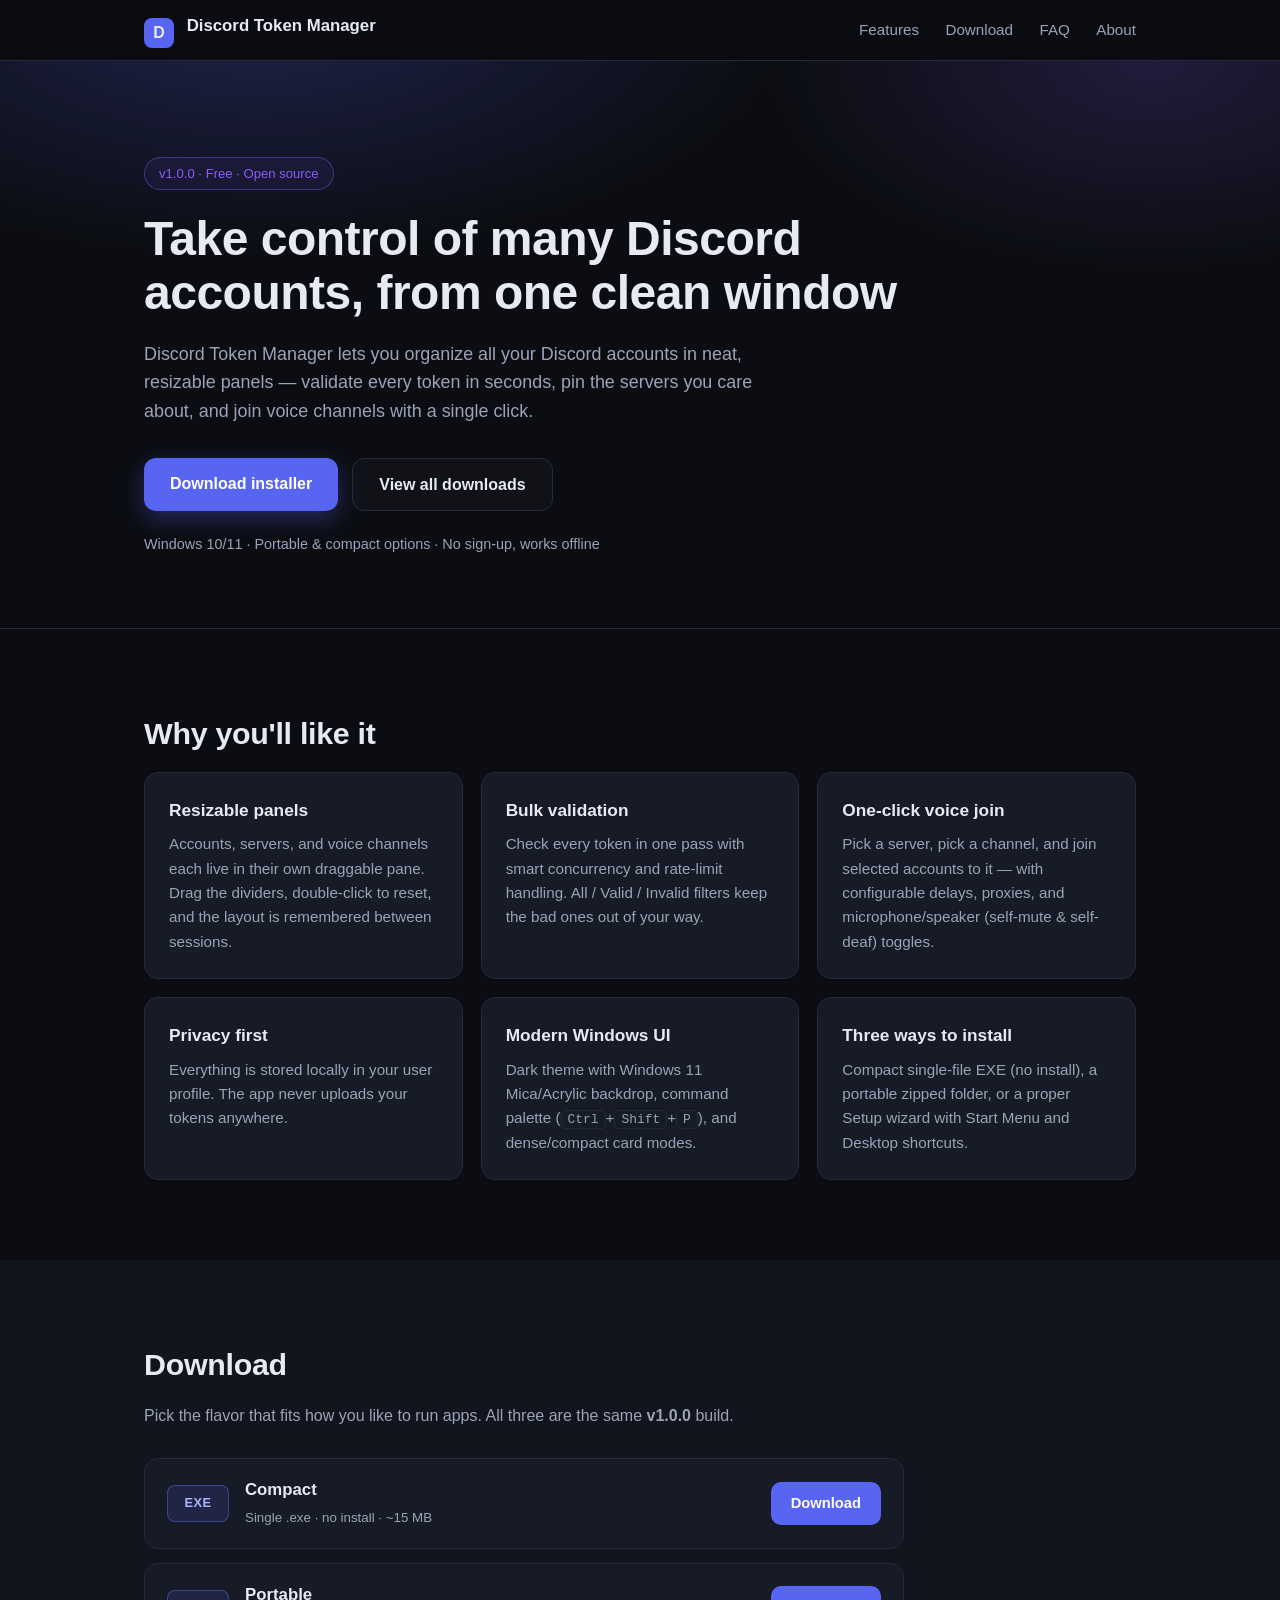
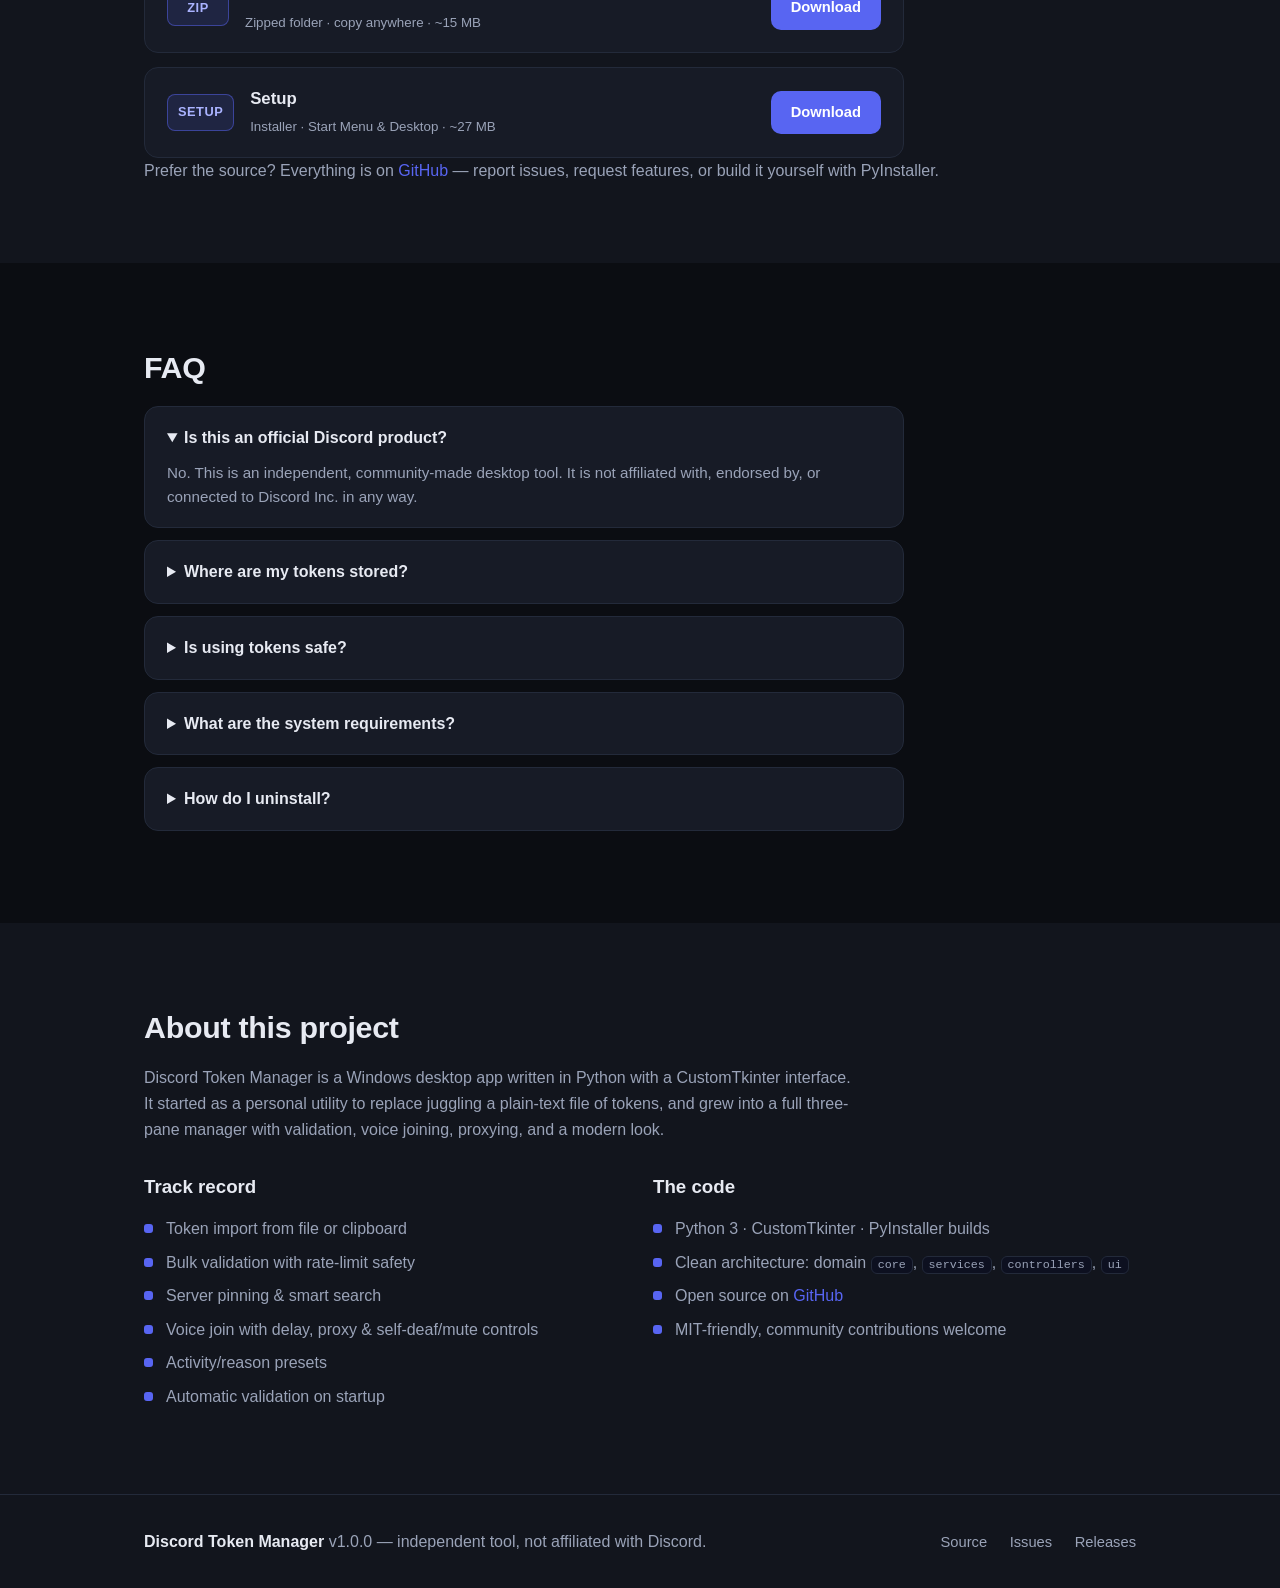
==== docs/index.html @ ce61da23 "Add GitHub Pages marketing site under docs/ with release download links" ====
<!DOCTYPE html>
<html lang="en">
<head>
<meta charset="utf-8">
<meta name="viewport" content="width=device-width, initial-scale=1">
<title>Discord Token Manager — Organize, validate &amp; join voice channels in bulk</title>
<meta name="description" content="A free, offline-first Windows desktop tool to organize and validate multiple Discord accounts and join their voice channels in bulk. Download the compact, portable, or installer edition.">
<link rel="stylesheet" href="styles.css">
<link rel="icon" href="data:image/svg+xml,<svg xmlns='http://www.w3.org/2000/svg' viewBox='0 0 100 100'><rect width='100' height='100' rx='22' fill='%235865f2'/><text x='50' y='68' font-size='50' font-family='Segoe UI, Arial' font-weight='800' text-anchor='middle' fill='white'>D</text></svg>">
</head>
<body>

<header class="nav">
  <div class="wrap nav-inner">
    <a class="brand" href="#top"><span class="logo">D</span> <span>Discord Token Manager</span></a>
    <nav>
      <a href="#features">Features</a>
      <a href="#download">Download</a>
      <a href="#faq">FAQ</a>
      <a href="#about">About</a>
    </nav>
  </div>
</header>

<section class="hero" id="top">
  <div class="wrap">
    <div class="hero-badge">v1.0.0 · Free · Open source</div>
    <h1>Take control of many Discord<br>accounts, from one clean window</h1>
    <p class="hero-sub">Discord Token Manager lets you organize all your Discord accounts in neat, resizable panels — validate every token in seconds, pin the servers you care about, and join voice channels with a single click.</p>
    <div class="hero-actions">
      <a class="btn btn-primary" href="https://github.com/mnishantlabs/Discord-Multiple-VC-Joiner/releases/download/v1.0.0/DiscordTokenManager-setup.exe">Download installer</a>
      <a class="btn btn-ghost" href="https://github.com/mnishantlabs/Discord-Multiple-VC-Joiner/releases/tag/v1.0.0">View all downloads</a>
    </div>
    <div class="hero-note">Windows 10/11 · Portable &amp; compact options · No sign-up, works offline</div>
  </div>
</section>

<section class="section" id="features">
  <div class="wrap">
    <h2>Why you'll like it</h2>
    <div class="grid">
      <div class="card"><h3>Resizable panels</h3><p>Accounts, servers, and voice channels each live in their own draggable pane. Drag the dividers, double-click to reset, and the layout is remembered between sessions.</p></div>
      <div class="card"><h3>Bulk validation</h3><p>Check every token in one pass with smart concurrency and rate-limit handling. All / Valid / Invalid filters keep the bad ones out of your way.</p></div>
      <div class="card"><h3>One-click voice join</h3><p>Pick a server, pick a channel, and join selected accounts to it — with configurable delays, proxies, and microphone/speaker (self-mute &amp; self-deaf) toggles.</p></div>
      <div class="card"><h3>Privacy first</h3><p>Everything is stored locally in your user profile. The app never uploads your tokens anywhere.</p></div>
      <div class="card"><h3>Modern Windows UI</h3><p>Dark theme with Windows 11 Mica/Acrylic backdrop, command palette (<kbd>Ctrl</kbd>+<kbd>Shift</kbd>+<kbd>P</kbd>), and dense/compact card modes.</p></div>
      <div class="card"><h3>Three ways to install</h3><p>Compact single-file EXE (no install), a portable zipped folder, or a proper Setup wizard with Start Menu and Desktop shortcuts.</p></div>
    </div>
  </div>
</section>

<section class="section section-alt" id="download">
  <div class="wrap">
    <h2>Download</h2>
    <p class="lede">Pick the flavor that fits how you like to run apps. All three are the same <strong>v1.0.0</strong> build.</p>
    <div class="downloads">
      <a class="dl" data-asset="DiscordTokenManager-compact.exe" href="https://github.com/mnishantlabs/Discord-Multiple-VC-Joiner/releases/download/v1.0.0/DiscordTokenManager-compact.exe">
        <span class="dl-tag">EXE</span>
        <span class="dl-body"><strong>Compact</strong><small>Single .exe · no install · ~15 MB</small></span>
        <span class="dl-btn">Download</span>
      </a>
      <a class="dl" data-asset="DiscordTokenManager-portable.zip" href="https://github.com/mnishantlabs/Discord-Multiple-VC-Joiner/releases/download/v1.0.0/DiscordTokenManager-portable.zip">
        <span class="dl-tag">ZIP</span>
        <span class="dl-body"><strong>Portable</strong><small>Zipped folder · copy anywhere · ~15 MB</small></span>
        <span class="dl-btn">Download</span>
      </a>
      <a class="dl" data-asset="DiscordTokenManager-setup.exe" href="https://github.com/mnishantlabs/Discord-Multiple-VC-Joiner/releases/download/v1.0.0/DiscordTokenManager-setup.exe">
        <span class="dl-tag">SETUP</span>
        <span class="dl-body"><strong>Setup</strong><small>Installer · Start Menu &amp; Desktop · ~27 MB</small></span>
        <span class="dl-btn">Download</span>
      </a>
    </div>
    <p class="muted">Prefer the source? Everything is on <a href="https://github.com/mnishantlabs/Discord-Multiple-VC-Joiner">GitHub</a> — report issues, request features, or build it yourself with PyInstaller.</p>
  </div>
</section>

<section class="section" id="faq">
  <div class="wrap">
    <h2>FAQ</h2>
    <div class="faq">
      <details open>
        <summary>Is this an official Discord product?</summary>
        <p>No. This is an independent, community-made desktop tool. It is not affiliated with, endorsed by, or connected to Discord Inc. in any way.</p>
      </details>
      <details>
        <summary>Where are my tokens stored?</summary>
        <p>Only locally on your machine, in <code>%APPDATA%\DiscordTokenManager</code>. Nothing is sent to any server, and the downloadable files contain no tracking or telemetry.</p>
      </details>
      <details>
        <summary>Is using tokens safe?</summary>
        <p>Automated use of Discord accounts (including token-based login and bulk actions) can violate Discord's Terms of Service and may result in account restrictions. Use this tool only on accounts you own, responsibly, and at your own risk.</p>
      </details>
      <details>
        <summary>What are the system requirements?</summary>
        <p>Windows 10 or 11, 64-bit. The compact EXE and setup installer need write access to a local folder (<code>%LOCALAPPDATA%</code>) and an internet connection for Discord's API. No admin rights are required.</p>
      </details>
      <details>
        <summary>How do I uninstall?</summary>
        <p>If you used the Setup edition, run <em>Uninstall Discord Token Manager</em> from the Start Menu. For Compact or Portable editions, just delete the file or folder.</p>
      </details>
    </div>
  </div>
</section>

<section class="section section-alt" id="about">
  <div class="wrap">
    <h2>About this project</h2>
    <p class="lede">Discord Token Manager is a Windows desktop app written in Python with a CustomTkinter interface. It started as a personal utility to replace juggling a plain-text file of tokens, and grew into a full three-pane manager with validation, voice joining, proxying, and a modern look.</p>
    <div class="about-grid">
      <div>
        <h3>Track record</h3>
        <ul>
          <li>Token import from file or clipboard</li>
          <li>Bulk validation with rate-limit safety</li>
          <li>Server pinning &amp; smart search</li>
          <li>Voice join with delay, proxy &amp; self-deaf/mute controls</li>
          <li>Activity/reason presets</li>
          <li>Automatic validation on startup</li>
        </ul>
      </div>
      <div>
        <h3>The code</h3>
        <ul>
          <li>Python 3 · CustomTkinter · PyInstaller builds</li>
          <li>Clean architecture: domain <code>core</code>, <code>services</code>, <code>controllers</code>, <code>ui</code></li>
          <li>Open source on <a href="https://github.com/mnishantlabs/Discord-Multiple-VC-Joiner">GitHub</a></li>
          <li>MIT-friendly, community contributions welcome</li>
        </ul>
      </div>
    </div>
  </div>
</section>

<footer>
  <div class="wrap footer-inner">
    <div>
      <strong>Discord Token Manager</strong>
      <span class="muted">v1.0.0 — independent tool, not affiliated with Discord.</span>
    </div>
    <nav class="footer-links">
      <a href="https://github.com/mnishantlabs/Discord-Multiple-VC-Joiner">Source</a>
      <a href="https://github.com/mnishantlabs/Discord-Multiple-VC-Joiner/issues">Issues</a>
      <a href="https://github.com/mnishantlabs/Discord-Multiple-VC-Joiner/releases">Releases</a>
    </nav>
  </div>
</footer>

<script src="script.js"></script>
</body>
</html>
---- docs/styles.css ----
:root {
  --bg: #0b0d12;
  --bg-alt: #12151d;
  --card: #171b26;
  --border: #232a3a;
  --text: #e7eaf2;
  --muted: #9aa3b8;
  --accent: #5865f2;
  --accent-2: #8b5cf6;
  --ok: #23a55a;
  --radius: 14px;
}

* { box-sizing: border-box; margin: 0; padding: 0; }

html { scroll-behavior: smooth; }

body {
  font-family: "Segoe UI", -apple-system, BlinkMacSystemFont, Roboto, Arial, sans-serif;
  background: var(--bg);
  color: var(--text);
  line-height: 1.6;
}

.wrap { max-width: 1040px; margin: 0 auto; padding: 0 24px; }
.muted { color: var(--muted); }

a { color: var(--accent); text-decoration: none; }
a:hover { text-decoration: underline; }

kbd {
  background: var(--card);
  border: 1px solid var(--border);
  border-radius: 5px;
  padding: 1px 6px;
  font-size: 0.85em;
}

/* Nav */
.nav {
  position: sticky;
  top: 0;
  z-index: 10;
  background: rgba(11, 13, 18, 0.85);
  backdrop-filter: blur(10px);
  border-bottom: 1px solid var(--border);
}
.nav-inner { display: flex; align-items: center; justify-content: space-between; height: 60px; }
.brand { font-weight: 700; color: var(--text); font-size: 1.05rem; }
.brand span { color: var(--text); }
.logo {
  display: inline-block;
  width: 30px; height: 30px;
  line-height: 30px;
  text-align: center;
  border-radius: 8px;
  background: var(--accent);
  color: #fff;
  font-weight: 800;
  font-size: 1rem;
  vertical-align: -7px;
  margin-right: 8px;
}
.nav nav a { margin-left: 22px; color: var(--muted); font-size: 0.95rem; }
.nav nav a:hover { color: var(--text); text-decoration: none; }

/* Hero */
.hero {
  padding: 96px 0 72px;
  background:
    radial-gradient(900px 420px at 20% -10%, rgba(88, 101, 242, 0.25), transparent 60%),
    radial-gradient(700px 380px at 90% 0%, rgba(139, 92, 246, 0.18), transparent 55%),
    var(--bg);
  border-bottom: 1px solid var(--border);
}
.hero-badge {
  display: inline-block;
  font-size: 0.82rem;
  color: var(--accent-2);
  border: 1px solid rgba(139, 92, 246, 0.4);
  background: rgba(139, 92, 246, 0.08);
  padding: 5px 14px;
  border-radius: 999px;
  margin-bottom: 22px;
}
.hero h1 { font-size: 3rem; line-height: 1.12; font-weight: 800; letter-spacing: -0.5px; }
.hero-sub { max-width: 640px; margin-top: 20px; font-size: 1.12rem; color: var(--muted); }
.hero-actions { margin-top: 32px; display: flex; gap: 14px; flex-wrap: wrap; }
.hero-note { margin-top: 22px; color: var(--muted); font-size: 0.9rem; }

.btn {
  display: inline-block;
  padding: 13px 26px;
  border-radius: 12px;
  font-weight: 600;
  font-size: 1rem;
  transition: transform 0.12s ease, box-shadow 0.12s ease;
}
.btn:hover { text-decoration: none; transform: translateY(-1px); }
.btn-primary { background: var(--accent); color: #fff; box-shadow: 0 8px 24px rgba(88, 101, 242, 0.35); }
.btn-primary:hover { box-shadow: 0 10px 30px rgba(88, 101, 242, 0.45); }
.btn-ghost { border: 1px solid var(--border); color: var(--text); background: rgba(255, 255, 255, 0.02); }

/* Sections */
.section { padding: 80px 0; }
.section-alt { background: var(--bg-alt); }
.section h2 { font-size: 1.9rem; font-weight: 800; letter-spacing: -0.3px; margin-bottom: 14px; }
.lede { color: var(--muted); max-width: 720px; margin-bottom: 30px; }

.grid { display: grid; grid-template-columns: repeat(auto-fit, minmax(300px, 1fr)); gap: 18px; }
.card {
  background: var(--card);
  border: 1px solid var(--border);
  border-radius: var(--radius);
  padding: 24px;
}
.card h3 { margin-bottom: 8px; font-size: 1.08rem; }
.card p { color: var(--muted); font-size: 0.95rem; }

/* Downloads */
.downloads { display: grid; gap: 14px; max-width: 760px; }
.dl {
  display: flex;
  align-items: center;
  gap: 16px;
  background: var(--card);
  border: 1px solid var(--border);
  border-radius: var(--radius);
  padding: 18px 22px;
  color: var(--text);
  transition: border-color 0.12s ease, transform 0.12s ease;
}
.dl:hover { border-color: var(--accent); text-decoration: none; transform: translateY(-1px); }
.dl-icon { font-size: 1.8rem; }
.dl-tag {
  min-width: 62px;
  text-align: center;
  background: rgba(88, 101, 242, 0.14);
  border: 1px solid rgba(88, 101, 242, 0.5);
  color: #aab3ff;
  font-weight: 700;
  font-size: 0.8rem;
  letter-spacing: 0.5px;
  padding: 7px 10px;
  border-radius: 8px;
}
.dl-body { flex: 1; }
.dl-body strong { display: block; font-size: 1.05rem; }
.dl-body small { color: var(--muted); }
.dl-btn {
  background: var(--accent);
  color: #fff;
  padding: 10px 20px;
  border-radius: 10px;
  font-weight: 600;
  font-size: 0.92rem;
}

/* FAQ */
.faq { max-width: 760px; }
.faq details {
  background: var(--card);
  border: 1px solid var(--border);
  border-radius: var(--radius);
  padding: 18px 22px;
  margin-bottom: 12px;
}
.faq summary { cursor: pointer; font-weight: 600; }
.faq p { color: var(--muted); margin-top: 10px; font-size: 0.95rem; }
code { background: #0d1020; border: 1px solid var(--border); padding: 1px 6px; border-radius: 6px; font-size: 0.9em; }

/* About */
.about-grid { display: grid; grid-template-columns: 1fr 1fr; gap: 26px; }
.about-grid h3 { margin-bottom: 10px; }
.about-grid ul { list-style: none; }
.about-grid li { padding: 4px 0 4px 22px; color: var(--muted); position: relative; }
.about-grid li::before {
  content: "";
  position: absolute;
  left: 0; top: 12px;
  width: 9px; height: 9px;
  border-radius: 3px;
  background: var(--accent);
}

/* Footer */
footer { border-top: 1px solid var(--border); background: var(--bg-alt); }
.footer-inner {
  display: flex; align-items: center; justify-content: space-between;
  gap: 16px; padding: 34px 24px; flex-wrap: wrap;
}
.footer-links a { margin-left: 18px; color: var(--muted); font-size: 0.92rem; }

@media (max-width: 720px) {
  .hero { padding: 64px 0 48px; }
  .hero h1 { font-size: 2.1rem; }
  .about-grid { grid-template-columns: 1fr; }
  .nav nav { display: none; }
}
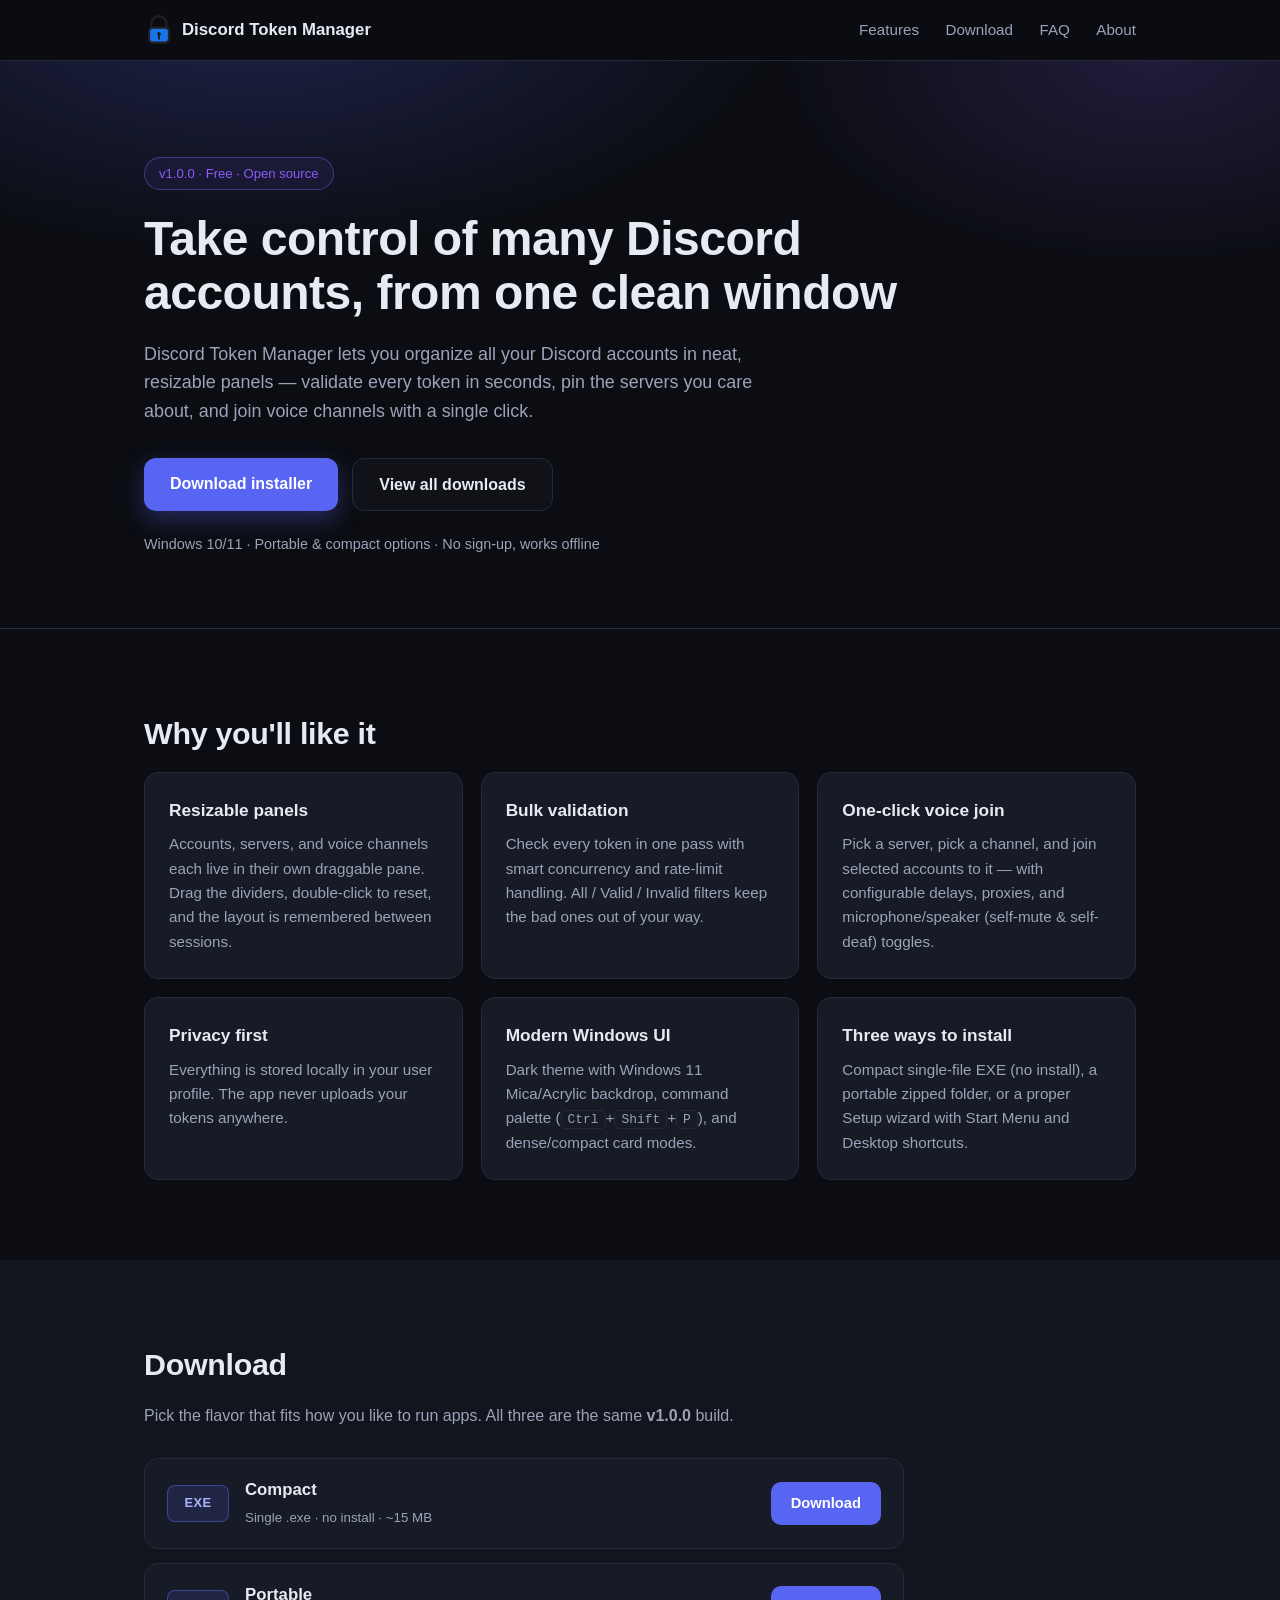
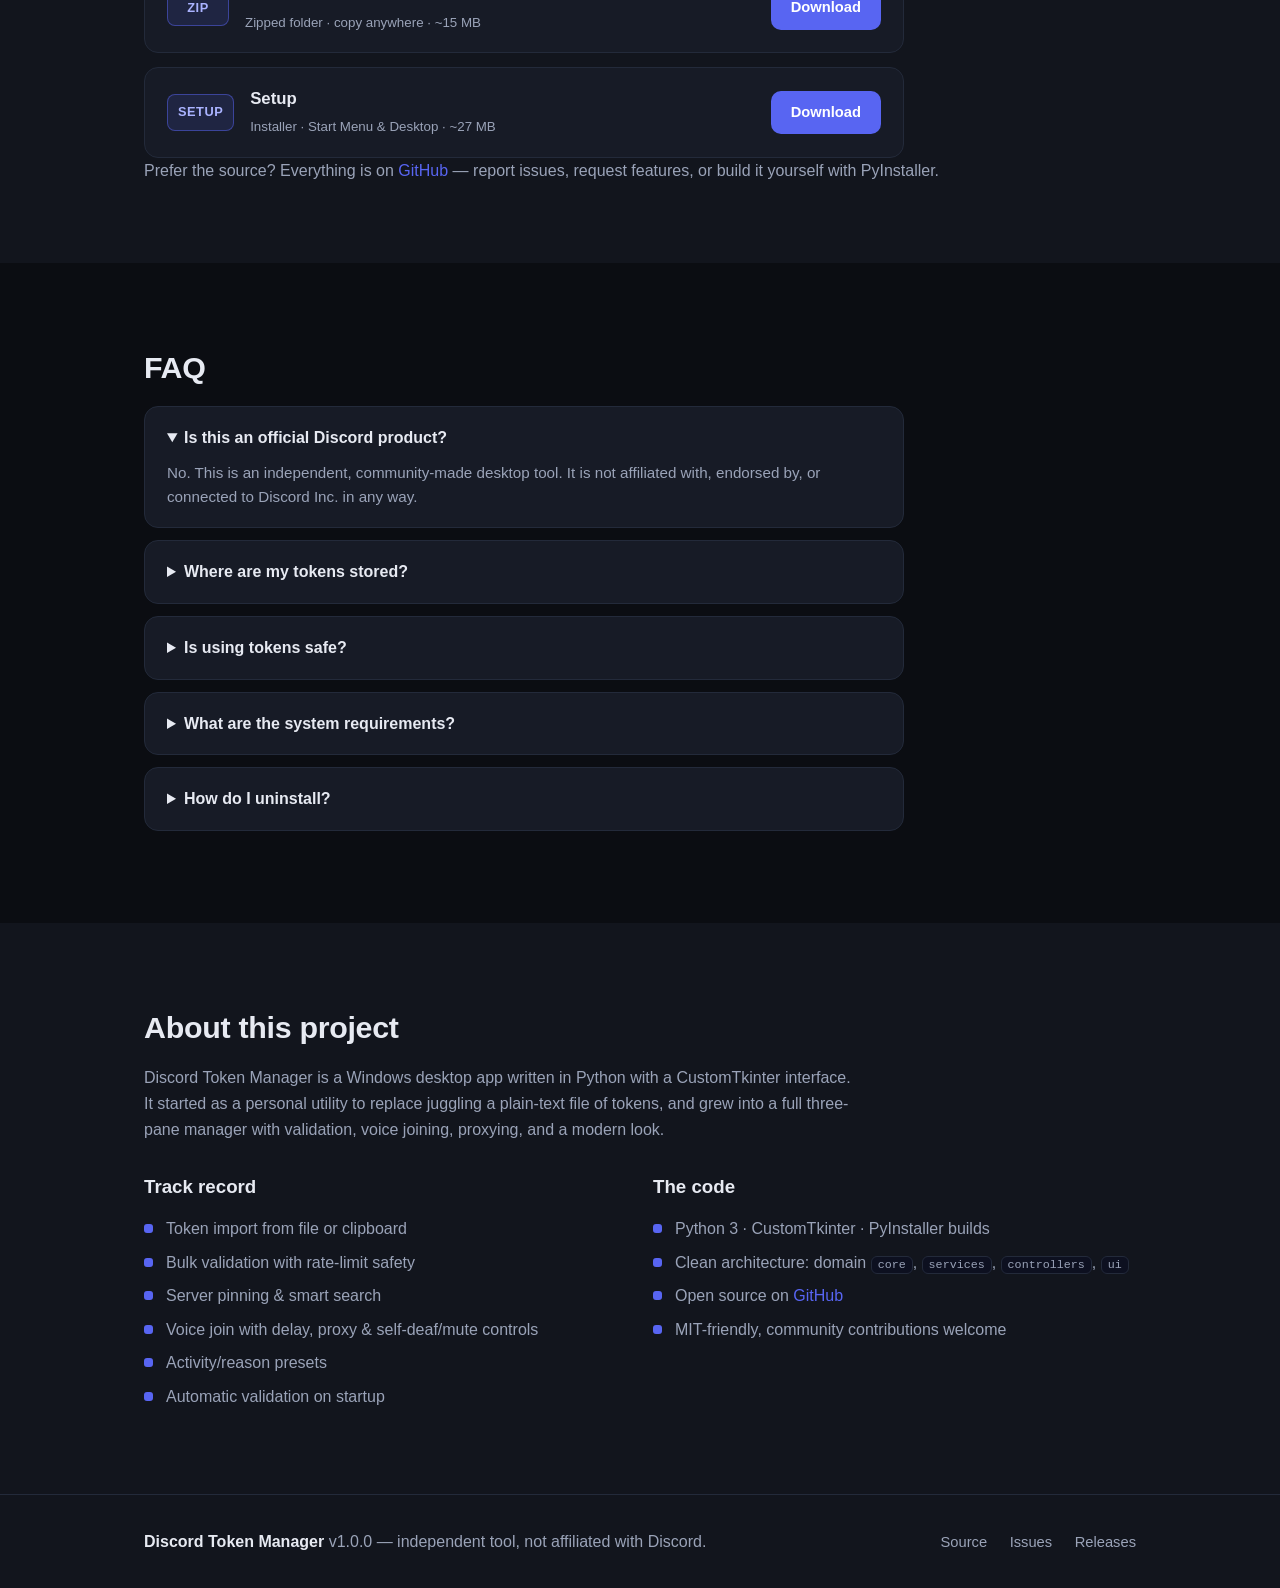
==== commit a83813b9: "Add lock icon, wizard installer, and website branding update - Move brand-lock.svg to assets/icon.sv" ====
--- a/docs/index.html
+++ b/docs/index.html
@@ -6,13 +6,15 @@
 <title>Discord Token Manager — Organize, validate &amp; join voice channels in bulk</title>
 <meta name="description" content="A free, offline-first Windows desktop tool to organize and validate multiple Discord accounts and join their voice channels in bulk. Download the compact, portable, or installer edition.">
 <link rel="stylesheet" href="styles.css">
-<link rel="icon" href="data:image/svg+xml,<svg xmlns='http://www.w3.org/2000/svg' viewBox='0 0 100 100'><rect width='100' height='100' rx='22' fill='%235865f2'/><text x='50' y='68' font-size='50' font-family='Segoe UI, Arial' font-weight='800' text-anchor='middle' fill='white'>D</text></svg>">
+<link rel="icon" type="image/svg+xml" href="../assets/icon.svg">
+<link rel="icon" type="image/png" sizes="32x32" href="../assets/icon-32.png">
+<link rel="icon" type="image/png" sizes="16x16" href="../assets/icon-16.png">
 </head>
 <body>
 
 <header class="nav">
   <div class="wrap nav-inner">
-    <a class="brand" href="#top"><span class="logo">D</span> <span>Discord Token Manager</span></a>
+    <a class="brand" href="#top"><img src="../assets/icon.svg" alt="" width="30" height="30" style="vertical-align:-7px;margin-right:8px;border-radius:8px"> <span>Discord Token Manager</span></a>
     <nav>
       <a href="#features">Features</a>
       <a href="#download">Download</a>
--- a/docs/styles.css
+++ b/docs/styles.css
@@ -46,21 +46,8 @@
   border-bottom: 1px solid var(--border);
 }
 .nav-inner { display: flex; align-items: center; justify-content: space-between; height: 60px; }
-.brand { font-weight: 700; color: var(--text); font-size: 1.05rem; }
+.brand { font-weight: 700; color: var(--text); font-size: 1.05rem; display: flex; align-items: center; }
 .brand span { color: var(--text); }
-.logo {
-  display: inline-block;
-  width: 30px; height: 30px;
-  line-height: 30px;
-  text-align: center;
-  border-radius: 8px;
-  background: var(--accent);
-  color: #fff;
-  font-weight: 800;
-  font-size: 1rem;
-  vertical-align: -7px;
-  margin-right: 8px;
-}
 .nav nav a { margin-left: 22px; color: var(--muted); font-size: 0.95rem; }
 .nav nav a:hover { color: var(--text); text-decoration: none; }
 
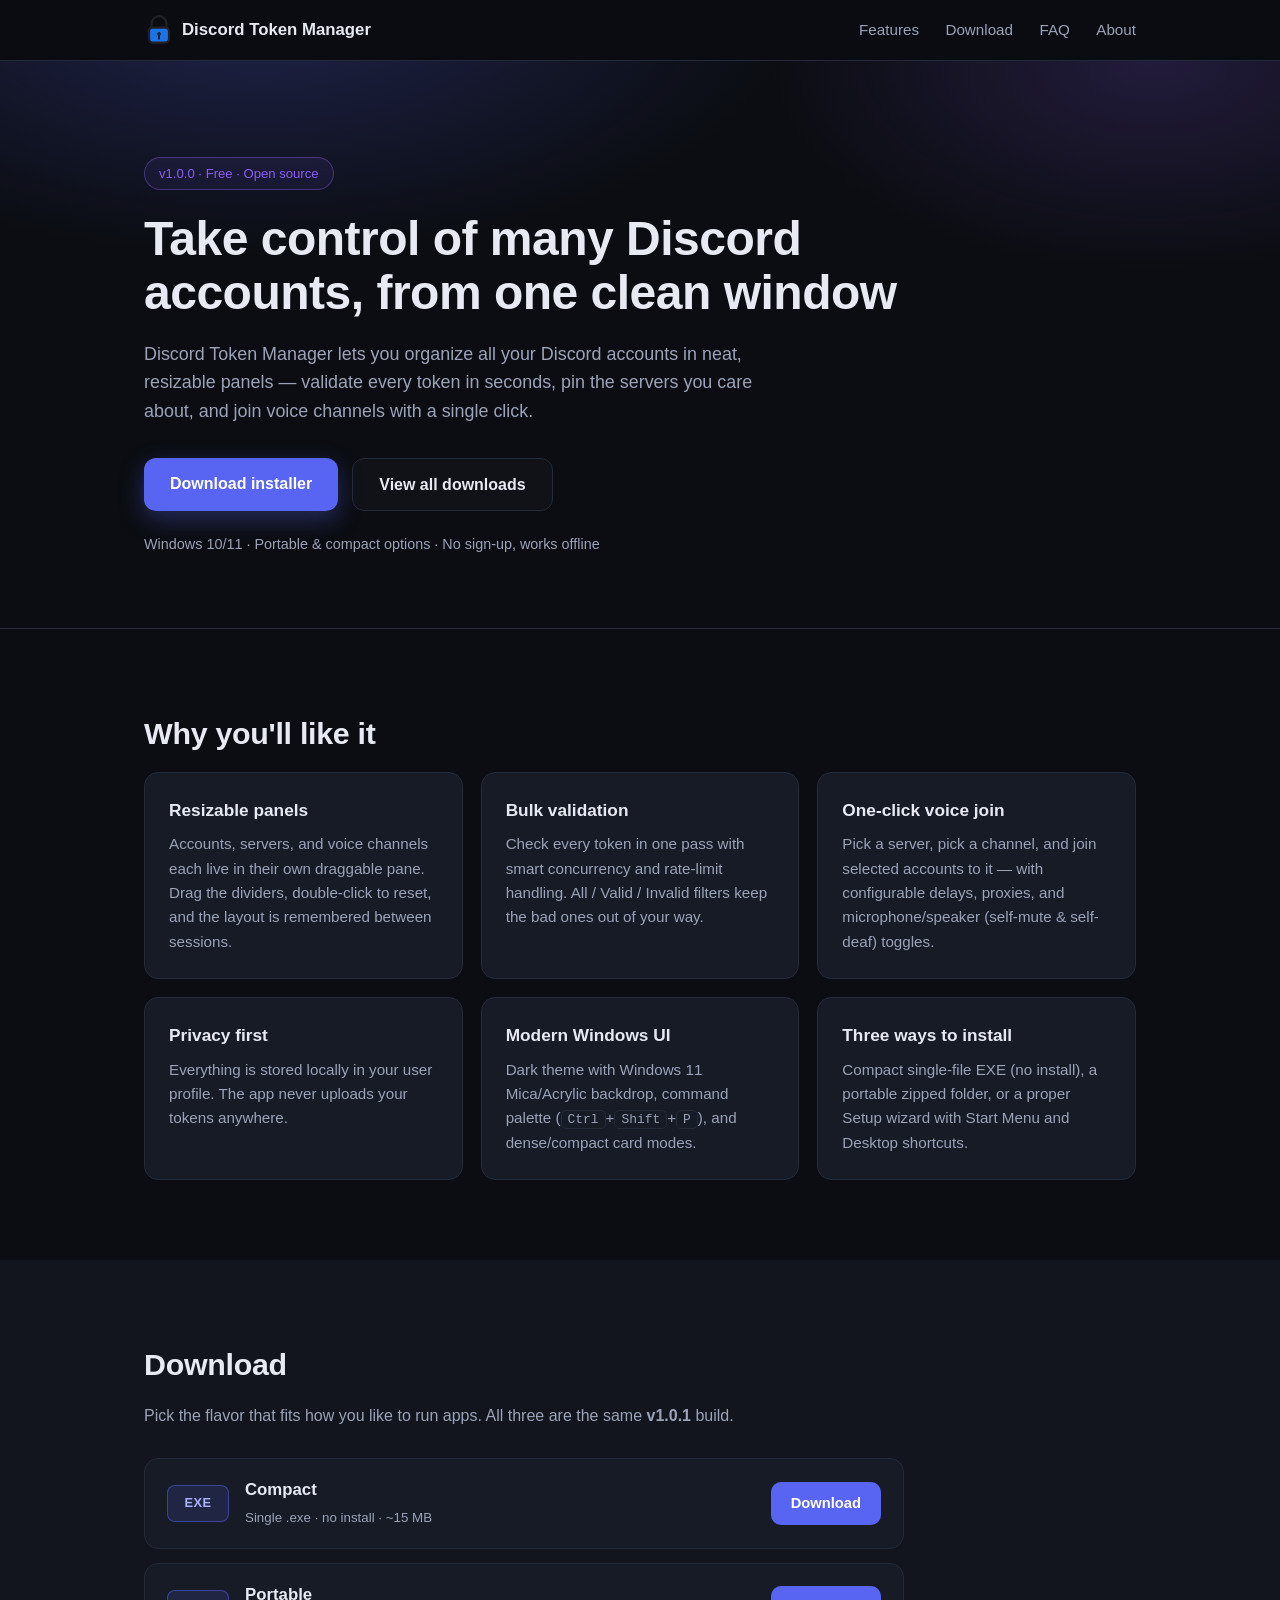
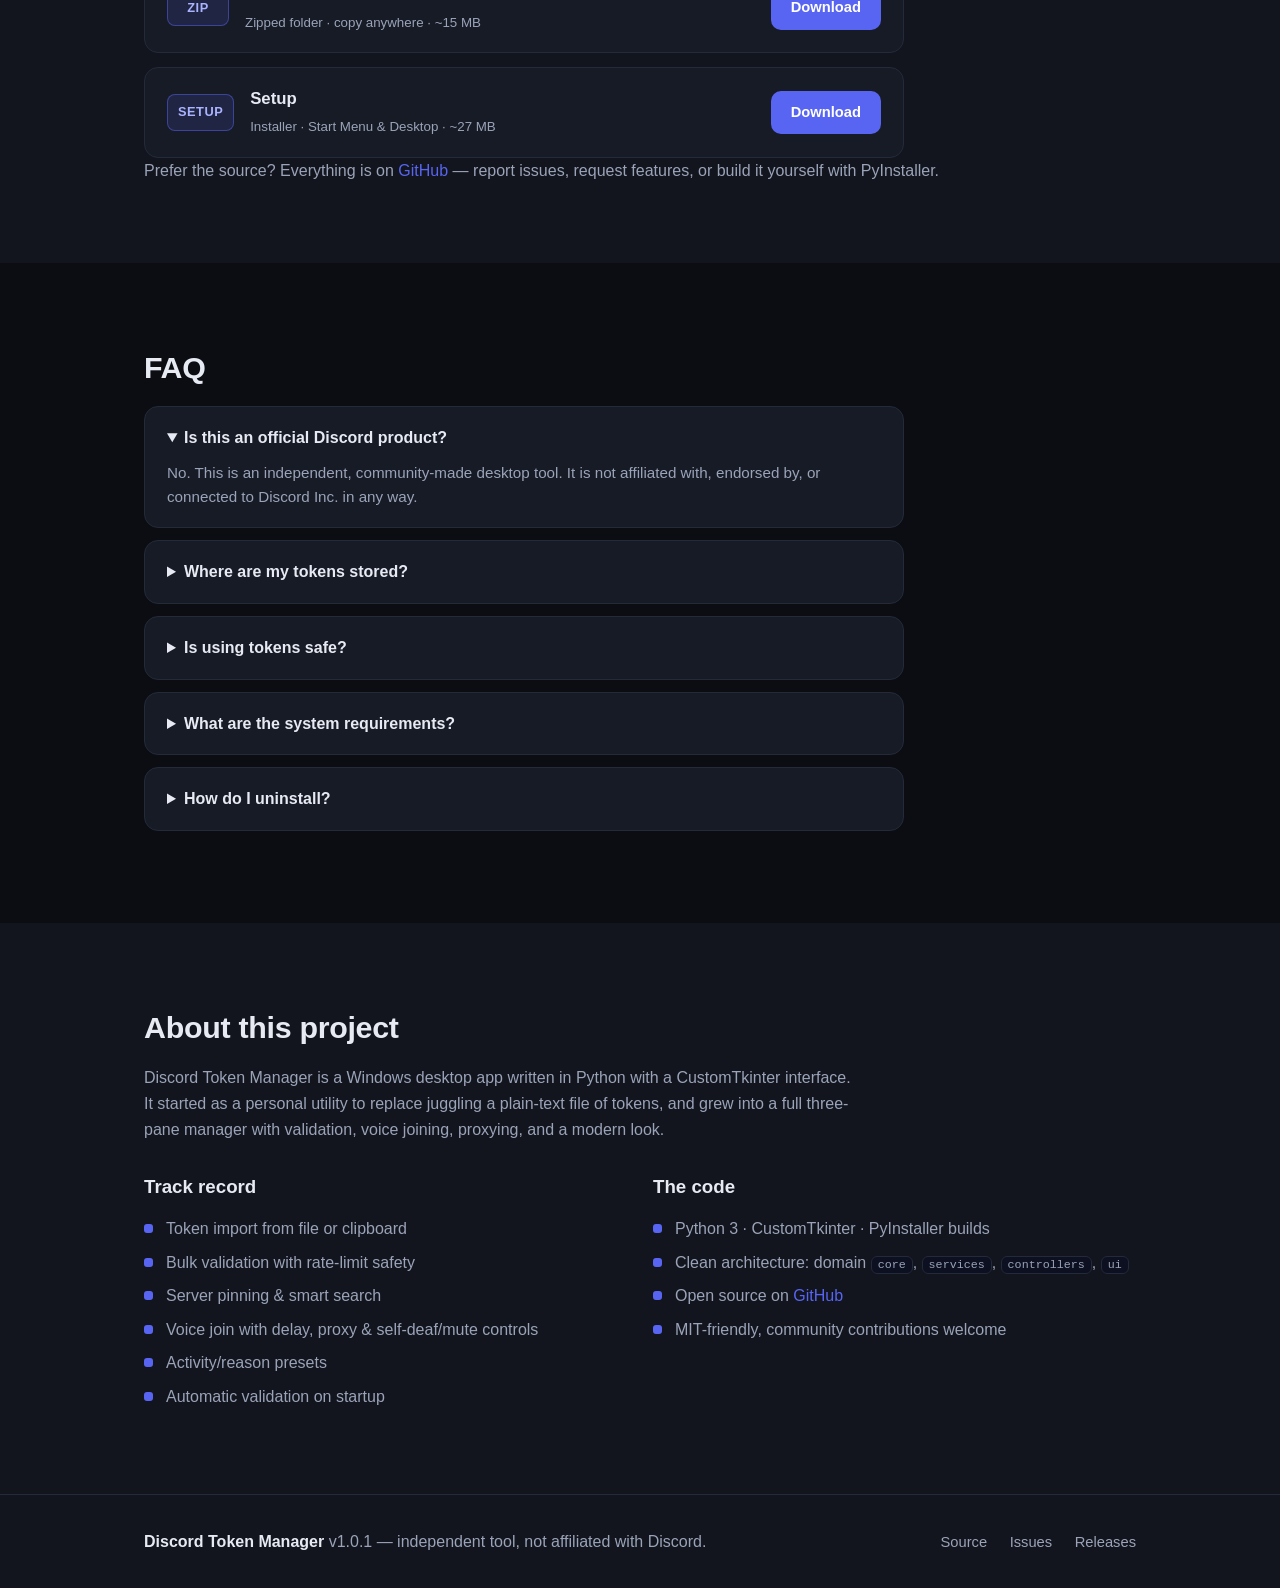
==== commit c43f82cf: "Bump docs and README to v1.0.1 with new download links" ====
--- a/docs/index.html
+++ b/docs/index.html
@@ -26,12 +26,12 @@
 
 <section class="hero" id="top">
   <div class="wrap">
-    <div class="hero-badge">v1.0.0 · Free · Open source</div>
+    <div class="hero-badge">v1.0.1 · Free · Open source</div>
     <h1>Take control of many Discord<br>accounts, from one clean window</h1>
     <p class="hero-sub">Discord Token Manager lets you organize all your Discord accounts in neat, resizable panels — validate every token in seconds, pin the servers you care about, and join voice channels with a single click.</p>
     <div class="hero-actions">
-      <a class="btn btn-primary" href="https://github.com/mnishantlabs/Discord-Multiple-VC-Joiner/releases/download/v1.0.0/DiscordTokenManager-setup.exe">Download installer</a>
-      <a class="btn btn-ghost" href="https://github.com/mnishantlabs/Discord-Multiple-VC-Joiner/releases/tag/v1.0.0">View all downloads</a>
+      <a class="btn btn-primary" href="https://github.com/mnishantlabs/Discord-Multiple-VC-Joiner/releases/download/v1.0.1/DiscordTokenManager-setup.exe">Download installer</a>
+      <a class="btn btn-ghost" href="https://github.com/mnishantlabs/Discord-Multiple-VC-Joiner/releases/tag/v1.0.1">View all downloads</a>
     </div>
     <div class="hero-note">Windows 10/11 · Portable &amp; compact options · No sign-up, works offline</div>
   </div>
@@ -54,19 +54,19 @@
 <section class="section section-alt" id="download">
   <div class="wrap">
     <h2>Download</h2>
-    <p class="lede">Pick the flavor that fits how you like to run apps. All three are the same <strong>v1.0.0</strong> build.</p>
+    <p class="lede">Pick the flavor that fits how you like to run apps. All three are the same <strong>v1.0.1</strong> build.</p>
     <div class="downloads">
-      <a class="dl" data-asset="DiscordTokenManager-compact.exe" href="https://github.com/mnishantlabs/Discord-Multiple-VC-Joiner/releases/download/v1.0.0/DiscordTokenManager-compact.exe">
+      <a class="dl" data-asset="DiscordTokenManager-compact.exe" href="https://github.com/mnishantlabs/Discord-Multiple-VC-Joiner/releases/download/v1.0.1/DiscordTokenManager-compact.exe">
         <span class="dl-tag">EXE</span>
         <span class="dl-body"><strong>Compact</strong><small>Single .exe · no install · ~15 MB</small></span>
         <span class="dl-btn">Download</span>
       </a>
-      <a class="dl" data-asset="DiscordTokenManager-portable.zip" href="https://github.com/mnishantlabs/Discord-Multiple-VC-Joiner/releases/download/v1.0.0/DiscordTokenManager-portable.zip">
+      <a class="dl" data-asset="DiscordTokenManager-portable.zip" href="https://github.com/mnishantlabs/Discord-Multiple-VC-Joiner/releases/download/v1.0.1/DiscordTokenManager-portable.zip">
         <span class="dl-tag">ZIP</span>
         <span class="dl-body"><strong>Portable</strong><small>Zipped folder · copy anywhere · ~15 MB</small></span>
         <span class="dl-btn">Download</span>
       </a>
-      <a class="dl" data-asset="DiscordTokenManager-setup.exe" href="https://github.com/mnishantlabs/Discord-Multiple-VC-Joiner/releases/download/v1.0.0/DiscordTokenManager-setup.exe">
+      <a class="dl" data-asset="DiscordTokenManager-setup.exe" href="https://github.com/mnishantlabs/Discord-Multiple-VC-Joiner/releases/download/v1.0.1/DiscordTokenManager-setup.exe">
         <span class="dl-tag">SETUP</span>
         <span class="dl-body"><strong>Setup</strong><small>Installer · Start Menu &amp; Desktop · ~27 MB</small></span>
         <span class="dl-btn">Download</span>
@@ -137,7 +137,7 @@
   <div class="wrap footer-inner">
     <div>
       <strong>Discord Token Manager</strong>
-      <span class="muted">v1.0.0 — independent tool, not affiliated with Discord.</span>
+      <span class="muted">v1.0.1 — independent tool, not affiliated with Discord.</span>
     </div>
     <nav class="footer-links">
       <a href="https://github.com/mnishantlabs/Discord-Multiple-VC-Joiner">Source</a>
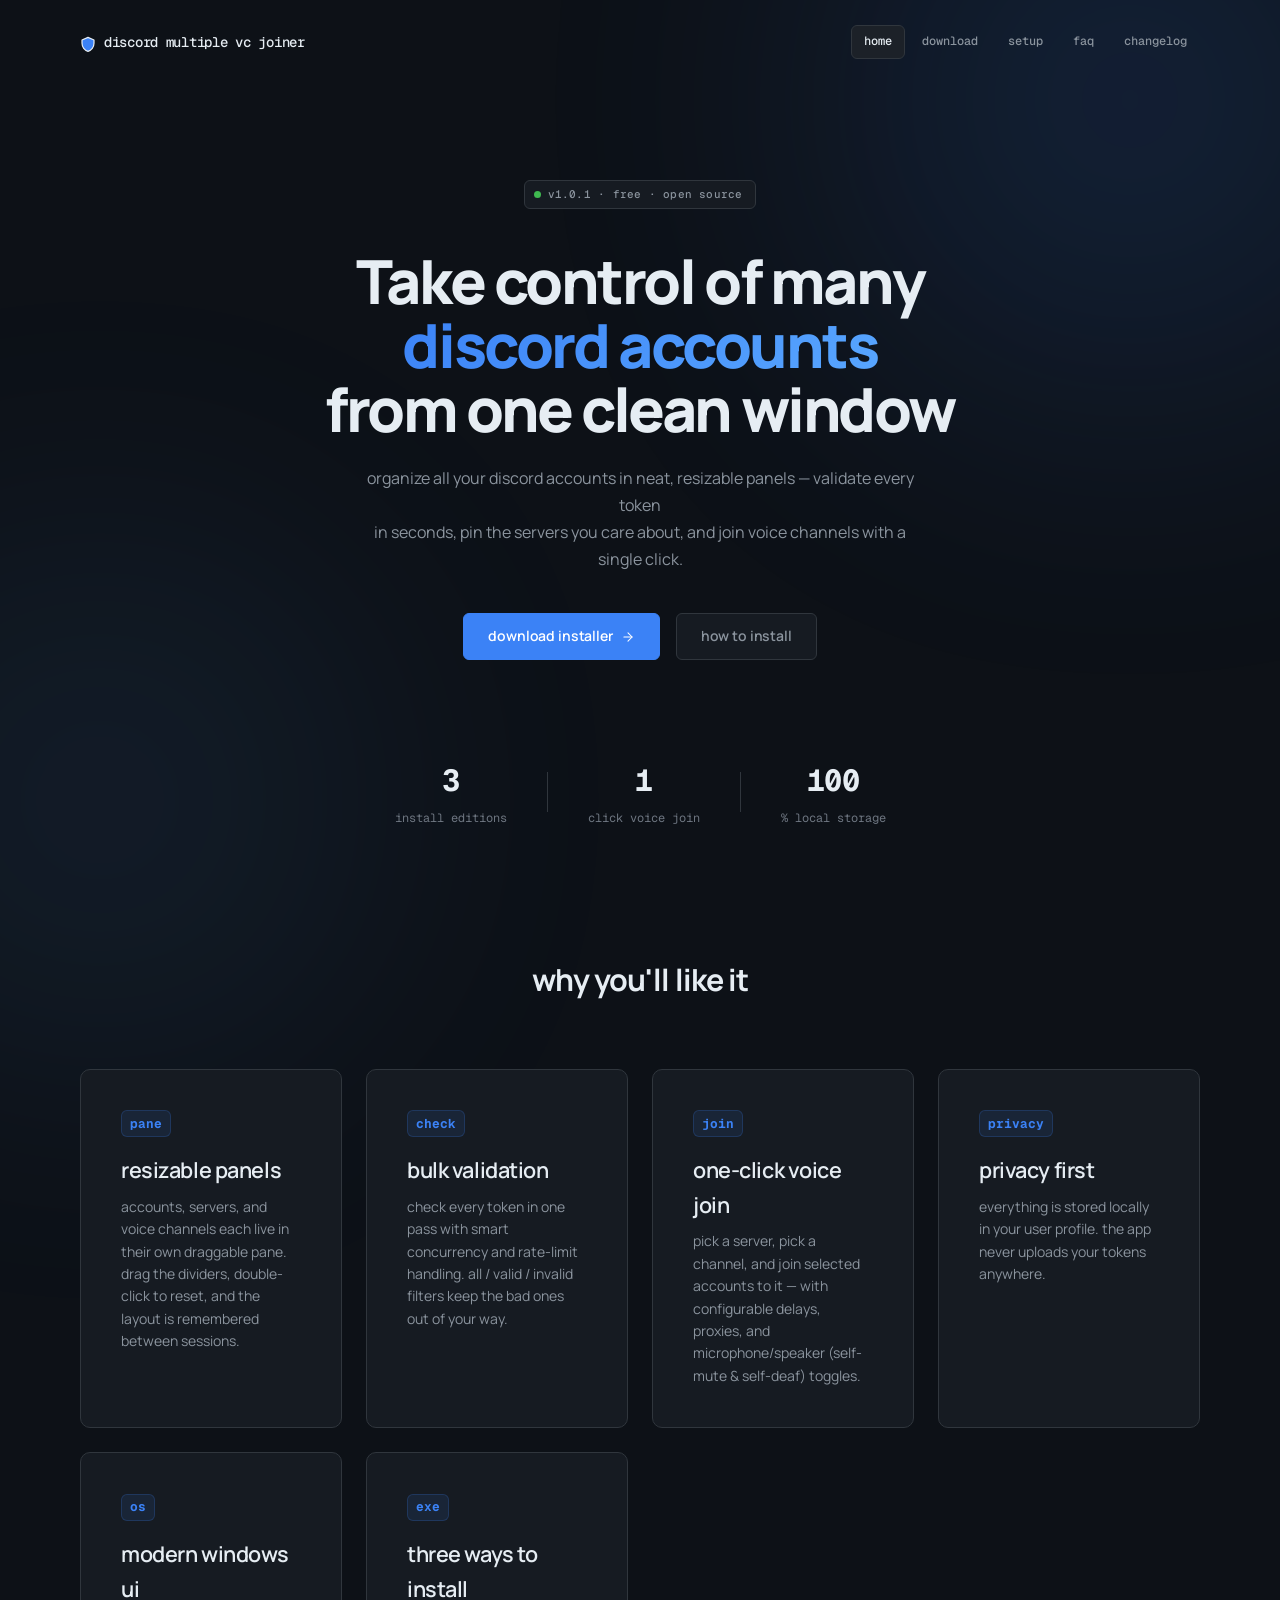
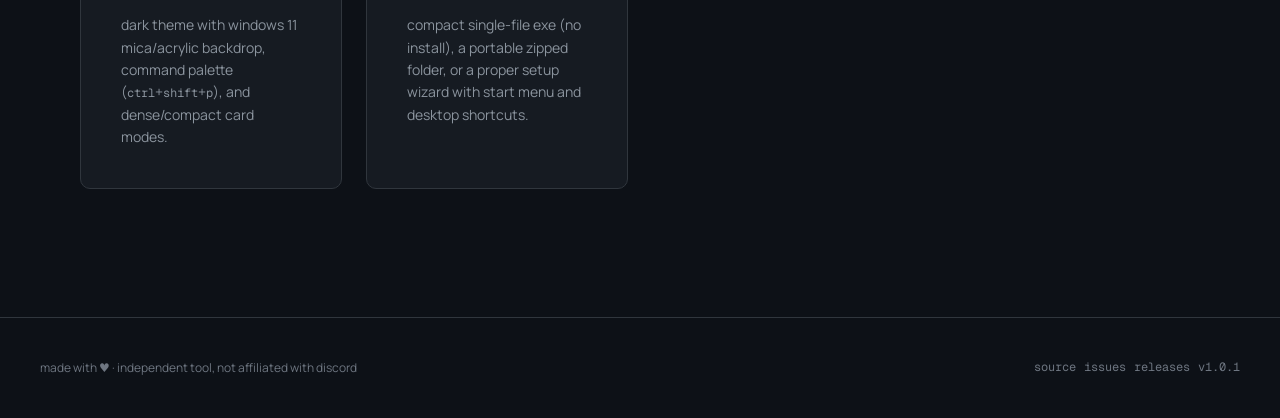
==== commit febef6aa: "docs: redesign with exact sample design system + add multi-page structure" ====
--- a/docs/index.html
+++ b/docs/index.html
@@ -3,150 +3,179 @@
 <head>
 <meta charset="utf-8">
 <meta name="viewport" content="width=device-width, initial-scale=1">
-<title>Discord Token Manager — Organize, validate &amp; join voice channels in bulk</title>
-<meta name="description" content="A free, offline-first Windows desktop tool to organize and validate multiple Discord accounts and join their voice channels in bulk. Download the compact, portable, or installer edition.">
-<link rel="stylesheet" href="styles.css">
+<title>discord multiple vc joiner — join many voice channels from one window</title>
+<meta name="description" content="Discord Multiple VC Joiner — a free, offline-first Windows desktop tool to join multiple Discord voice channels in bulk. Download the compact, portable, or installer edition.">
 <link rel="icon" type="image/svg+xml" href="../assets/icon.svg">
 <link rel="icon" type="image/png" sizes="32x32" href="../assets/icon-32.png">
 <link rel="icon" type="image/png" sizes="16x16" href="../assets/icon-16.png">
+<link rel="preconnect" href="https://fonts.googleapis.com">
+<link rel="preconnect" href="https://fonts.gstatic.com" crossorigin>
+<link href="https://fonts.googleapis.com/css2?family=Geist+Mono:wght@400;500;700&family=Manrope:wght@300;400;500;600;700;800&display=swap" rel="stylesheet">
+<style>
+    :root{--bg:#0d1117;--bg-card:#161b22;--bg-hover:#1c2128;--border:#30363d;--border-light:#484f58;--text:#e6edf3;--text-muted:#8b949e;--text-dim:#6e7681;--accent:#3B82F6;--accent-glow:rgba(59,130,246,.3);--accent-2:#58a6ff;--success:#3fb950;--warning:#d29922;--ff-body:'Manrope',system-ui,sans-serif;--ff-mono:'Geist Mono','SF Mono',monospace;--fs-hero:clamp(2.2rem,6vw,3.8rem);--fs-h1:clamp(1.8rem,4vw,2.6rem);--fs-h2:clamp(1.4rem,3vw,1.9rem);--fs-h3:clamp(1.1rem,2vw,1.35rem);--fs-body:1rem;--fs-small:.875rem;--fs-xs:.75rem;--fs-mono:.8rem;--fw-light:300;--fw-regular:400;--fw-medium:500;--fw-semi:600;--fw-bold:700;--fw-extra:800;--space-xs:.25rem;--space-sm:.5rem;--space-md:1rem;--space-lg:1.5rem;--space-xl:2.5rem;--space-2xl:4rem;--space-3xl:6rem;--radius-sm:6px;--radius-md:10px;--radius-full:9999px;--ease:cubic-bezier(.4,0,.2,1);--duration:.3s}
+    *,*::before,*::after{box-sizing:border-box;margin:0;padding:0}html{scroll-behavior:smooth;-webkit-font-smoothing:antialiased}
+    body{font-family:var(--ff-body);font-size:var(--fs-body);color:var(--text);background:var(--bg);min-height:100vh;overflow-x:hidden;line-height:1.6}
+    a{color:inherit;text-decoration:none}
+    .glow{position:fixed;border-radius:50%;filter:blur(140px);opacity:.25;pointer-events:none;z-index:0}
+    .glow-1{width:600px;height:600px;background:var(--accent);top:-200px;right:-150px;opacity:.15}
+    .glow-2{width:500px;height:500px;background:var(--accent-2);bottom:-150px;left:-150px;opacity:.1}
+    .landing{position:relative;min-height:100vh}
+    .nav{position:relative;z-index:10;display:flex;align-items:center;justify-content:space-between;padding:var(--space-lg) var(--space-xl);max-width:1200px;margin:0 auto}
+    .logo{display:flex;align-items:center;gap:var(--space-sm)}
+    .logo-icon{font-size:1.4rem;color:var(--accent)}
+    .logo-text{font-family:var(--ff-mono);font-size:var(--fs-small);font-weight:var(--fw-medium);letter-spacing:-.02em;text-transform:lowercase}
+    .nav-links{display:flex;gap:var(--space-xs)}
+    .nav-link{font-family:var(--ff-mono);font-size:var(--fs-xs);font-weight:var(--fw-medium);color:var(--text-muted);text-transform:lowercase;padding:.4rem .75rem;border-radius:var(--radius-sm);border:1px solid transparent;transition:all var(--duration) var(--ease)}
+    .nav-link:hover,.nav-link.active{color:var(--text);background:var(--bg-hover);border-color:var(--border)}
+    .btn{display:inline-flex;align-items:center;gap:var(--space-sm);padding:.7rem 1.5rem;border-radius:var(--radius-sm);font-family:var(--ff-body);font-size:var(--fs-small);font-weight:var(--fw-semi);letter-spacing:-.01em;transition:all var(--duration) var(--ease)}
+    .btn-primary{background:var(--accent);color:#fff;border:1px solid var(--accent)}
+    .btn-primary:hover{background:#2563eb;border-color:#2563eb;transform:translateY(-1px);box-shadow:0 4px 20px var(--accent-glow)}
+    .btn-ghost{border:1px solid var(--border);color:var(--text-muted);background:var(--bg-card)}
+    .btn-ghost:hover{border-color:var(--border-light);color:var(--text);background:var(--bg-hover)}
+    .btn-arrow{transition:transform var(--duration) var(--ease)}.btn:hover .btn-arrow{transform:translateX(3px)}
+    .hero{position:relative;z-index:1;max-width:1200px;margin:0 auto;padding:var(--space-3xl) var(--space-xl) var(--space-2xl);text-align:center}
+    .badge{display:inline-flex;align-items:center;gap:.4rem;padding:.3rem .8rem .3rem .6rem;background:var(--bg-card);border:1px solid var(--border);border-radius:var(--radius-sm);margin-bottom:var(--space-xl)}
+    .badge-dot{width:7px;height:7px;border-radius:50%;background:var(--success);animation:pulse 2s infinite}
+    .badge-text{font-family:var(--ff-mono);font-size:11px;font-weight:var(--fw-medium);color:var(--text-muted);text-transform:lowercase;letter-spacing:.02em}
+    .hero-title{font-size:var(--fs-hero);font-weight:var(--fw-extra);line-height:1.05;letter-spacing:-.04em;margin-bottom:var(--space-lg)}
+    .hero-highlight{background:linear-gradient(135deg,var(--accent),var(--accent-2));-webkit-background-clip:text;-webkit-text-fill-color:transparent;background-clip:text}
+    .hero-subtitle{font-size:var(--fs-body);color:var(--text-muted);max-width:560px;margin:0 auto var(--space-xl);line-height:1.7}
+    .hero-actions{display:flex;align-items:center;justify-content:center;gap:var(--space-md);margin-bottom:var(--space-3xl);flex-wrap:wrap}
+    .hero-stats{display:flex;align-items:center;justify-content:center;gap:var(--space-xl);flex-wrap:wrap}
+    .stat{display:flex;flex-direction:column;align-items:center}
+    .stat-number{font-family:var(--ff-mono);font-size:var(--fs-h2);font-weight:var(--fw-bold);letter-spacing:-.03em}
+    .stat-label{font-family:var(--ff-mono);font-size:var(--fs-xs);color:var(--text-dim);text-transform:lowercase;margin-top:var(--space-xs)}
+    .stat-divider{width:1px;height:40px;background:var(--border)}
+    .section{position:relative;z-index:1;max-width:1200px;margin:0 auto;padding:var(--space-2xl) var(--space-xl)}
+    .section-title{font-size:var(--fs-h2);font-weight:var(--fw-bold);letter-spacing:-.03em;text-align:center;margin-bottom:var(--space-2xl)}
+    .grid{display:grid;grid-template-columns:repeat(auto-fit,minmax(260px,1fr));gap:var(--space-lg)}
+    .card{background:var(--bg-card);border:1px solid var(--border);border-radius:var(--radius-md);padding:var(--space-xl);transition:border-color var(--duration) var(--ease),transform var(--duration) var(--ease)}
+    .card:hover{border-color:var(--accent);transform:translateY(-2px)}
+    .card-title{font-size:var(--fs-h3);font-weight:var(--fw-semi);letter-spacing:-.02em;margin-bottom:var(--space-sm)}
+    .card-desc{font-size:var(--fs-small);color:var(--text-muted);line-height:1.6}
+    .card-monotag{font-family:var(--ff-mono);font-size:var(--fs-mono);font-weight:var(--fw-bold);color:var(--accent);margin-bottom:var(--space-md);display:inline-block;padding:.15rem .5rem;background:rgba(59,130,246,.1);border:1px solid rgba(59,130,246,.2);border-radius:var(--radius-sm)}
+    .footer{position:relative;z-index:1;padding:var(--space-xl);border-top:1px solid var(--border);margin-top:var(--space-2xl)}
+    .footer-inner{max-width:1200px;margin:0 auto;display:flex;justify-content:space-between;align-items:center;gap:var(--space-sm);flex-wrap:wrap}
+    .footer-text{font-size:var(--fs-xs);color:var(--text-dim)}
+    .footer-mono{font-family:var(--ff-mono);font-size:var(--fs-xs);color:var(--text-dim)}
+    .footer-links{display:flex;gap:var(--space-sm)}
+    .footer-links a{font-family:var(--ff-mono);font-size:var(--fs-xs);color:var(--text-dim);transition:color var(--duration) var(--ease);text-transform:lowercase}
+    .footer-links a:hover{color:var(--accent)}
+    @keyframes pulse{0%,100%{opacity:1}50%{opacity:.4}}
+    @media(max-width:768px){.nav{padding:var(--space-md);flex-direction:column;gap:var(--space-sm)}.nav-links{flex-wrap:wrap;justify-content:center}.hero{padding:var(--space-2xl) var(--space-md) var(--space-xl)}.hero-stats{gap:var(--space-md)}.hero-actions{flex-direction:column}.grid{grid-template-columns:1fr}.footer-inner{flex-direction:column;text-align:center}}
+    .icon-sm{width:16px;height:16px;flex-shrink:0;display:inline-block;vertical-align:middle}
+    .icon-xs{width:14px;height:14px;flex-shrink:0;display:inline-block;vertical-align:middle}
+    .icon-lg{width:48px;height:48px;margin-bottom:var(--space-md)}
+</style>
 </head>
 <body>
+<div class="landing">
+    <div class="glow glow-1"></div>
+    <div class="glow glow-2"></div>
 
-<header class="nav">
-  <div class="wrap nav-inner">
-    <a class="brand" href="#top"><img src="../assets/icon.svg" alt="" width="30" height="30" style="vertical-align:-7px;margin-right:8px;border-radius:8px"> <span>Discord Token Manager</span></a>
-    <nav>
-      <a href="#features">Features</a>
-      <a href="#download">Download</a>
-      <a href="#faq">FAQ</a>
-      <a href="#about">About</a>
+    <nav class="nav">
+        <div class="logo">
+            <span class="logo-icon"><svg class="icon-sm" viewBox="0 0 24 24" fill="none" xmlns="http://www.w3.org/2000/svg"><path d="M12 2L3 6V11C3 16.55 6.84 21.74 12 23C17.16 21.74 21 16.55 21 11V6L12 2Z" fill="#3B82F6" stroke="#e6edf3" stroke-width="1.8" stroke-linejoin="round"/></svg></span>
+            <span class="logo-text">discord multiple vc joiner</span>
+        </div>
+        <div class="nav-links">
+            <a href="index.html" class="nav-link active">home</a>
+            <a href="download.html" class="nav-link">download</a>
+            <a href="setup.html" class="nav-link">setup</a>
+            <a href="faq.html" class="nav-link">faq</a>
+            <a href="changelog.html" class="nav-link">changelog</a>
+        </div>
     </nav>
-  </div>
-</header>
 
-<section class="hero" id="top">
-  <div class="wrap">
-    <div class="hero-badge">v1.0.1 · Free · Open source</div>
-    <h1>Take control of many Discord<br>accounts, from one clean window</h1>
-    <p class="hero-sub">Discord Token Manager lets you organize all your Discord accounts in neat, resizable panels — validate every token in seconds, pin the servers you care about, and join voice channels with a single click.</p>
-    <div class="hero-actions">
-      <a class="btn btn-primary" href="https://github.com/mnishantlabs/Discord-Multiple-VC-Joiner/releases/download/v1.0.1/DiscordTokenManager-setup.exe">Download installer</a>
-      <a class="btn btn-ghost" href="https://github.com/mnishantlabs/Discord-Multiple-VC-Joiner/releases/tag/v1.0.1">View all downloads</a>
-    </div>
-    <div class="hero-note">Windows 10/11 · Portable &amp; compact options · No sign-up, works offline</div>
-  </div>
-</section>
+    <main class="hero">
+        <div class="badge">
+            <span class="badge-dot"></span>
+            <span class="badge-text">v1.0.1 &middot; free &middot; open source</span>
+        </div>
 
-<section class="section" id="features">
-  <div class="wrap">
-    <h2>Why you'll like it</h2>
-    <div class="grid">
-      <div class="card"><h3>Resizable panels</h3><p>Accounts, servers, and voice channels each live in their own draggable pane. Drag the dividers, double-click to reset, and the layout is remembered between sessions.</p></div>
-      <div class="card"><h3>Bulk validation</h3><p>Check every token in one pass with smart concurrency and rate-limit handling. All / Valid / Invalid filters keep the bad ones out of your way.</p></div>
-      <div class="card"><h3>One-click voice join</h3><p>Pick a server, pick a channel, and join selected accounts to it — with configurable delays, proxies, and microphone/speaker (self-mute &amp; self-deaf) toggles.</p></div>
-      <div class="card"><h3>Privacy first</h3><p>Everything is stored locally in your user profile. The app never uploads your tokens anywhere.</p></div>
-      <div class="card"><h3>Modern Windows UI</h3><p>Dark theme with Windows 11 Mica/Acrylic backdrop, command palette (<kbd>Ctrl</kbd>+<kbd>Shift</kbd>+<kbd>P</kbd>), and dense/compact card modes.</p></div>
-      <div class="card"><h3>Three ways to install</h3><p>Compact single-file EXE (no install), a portable zipped folder, or a proper Setup wizard with Start Menu and Desktop shortcuts.</p></div>
-    </div>
-  </div>
-</section>
+        <h1 class="hero-title">
+            Take control of many<br>
+            <span class="hero-highlight">discord accounts</span><br>
+            from one clean window
+        </h1>
 
-<section class="section section-alt" id="download">
-  <div class="wrap">
-    <h2>Download</h2>
-    <p class="lede">Pick the flavor that fits how you like to run apps. All three are the same <strong>v1.0.1</strong> build.</p>
-    <div class="downloads">
-      <a class="dl" data-asset="DiscordTokenManager-compact.exe" href="https://github.com/mnishantlabs/Discord-Multiple-VC-Joiner/releases/download/v1.0.1/DiscordTokenManager-compact.exe">
-        <span class="dl-tag">EXE</span>
-        <span class="dl-body"><strong>Compact</strong><small>Single .exe · no install · ~15 MB</small></span>
-        <span class="dl-btn">Download</span>
-      </a>
-      <a class="dl" data-asset="DiscordTokenManager-portable.zip" href="https://github.com/mnishantlabs/Discord-Multiple-VC-Joiner/releases/download/v1.0.1/DiscordTokenManager-portable.zip">
-        <span class="dl-tag">ZIP</span>
-        <span class="dl-body"><strong>Portable</strong><small>Zipped folder · copy anywhere · ~15 MB</small></span>
-        <span class="dl-btn">Download</span>
-      </a>
-      <a class="dl" data-asset="DiscordTokenManager-setup.exe" href="https://github.com/mnishantlabs/Discord-Multiple-VC-Joiner/releases/download/v1.0.1/DiscordTokenManager-setup.exe">
-        <span class="dl-tag">SETUP</span>
-        <span class="dl-body"><strong>Setup</strong><small>Installer · Start Menu &amp; Desktop · ~27 MB</small></span>
-        <span class="dl-btn">Download</span>
-      </a>
-    </div>
-    <p class="muted">Prefer the source? Everything is on <a href="https://github.com/mnishantlabs/Discord-Multiple-VC-Joiner">GitHub</a> — report issues, request features, or build it yourself with PyInstaller.</p>
-  </div>
-</section>
+        <p class="hero-subtitle">
+            organize all your discord accounts in neat, resizable panels — validate every token<br>
+            in seconds, pin the servers you care about, and join voice channels with a single click.
+        </p>
 
-<section class="section" id="faq">
-  <div class="wrap">
-    <h2>FAQ</h2>
-    <div class="faq">
-      <details open>
-        <summary>Is this an official Discord product?</summary>
-        <p>No. This is an independent, community-made desktop tool. It is not affiliated with, endorsed by, or connected to Discord Inc. in any way.</p>
-      </details>
-      <details>
-        <summary>Where are my tokens stored?</summary>
-        <p>Only locally on your machine, in <code>%APPDATA%\DiscordTokenManager</code>. Nothing is sent to any server, and the downloadable files contain no tracking or telemetry.</p>
-      </details>
-      <details>
-        <summary>Is using tokens safe?</summary>
-        <p>Automated use of Discord accounts (including token-based login and bulk actions) can violate Discord's Terms of Service and may result in account restrictions. Use this tool only on accounts you own, responsibly, and at your own risk.</p>
-      </details>
-      <details>
-        <summary>What are the system requirements?</summary>
-        <p>Windows 10 or 11, 64-bit. The compact EXE and setup installer need write access to a local folder (<code>%LOCALAPPDATA%</code>) and an internet connection for Discord's API. No admin rights are required.</p>
-      </details>
-      <details>
-        <summary>How do I uninstall?</summary>
-        <p>If you used the Setup edition, run <em>Uninstall Discord Token Manager</em> from the Start Menu. For Compact or Portable editions, just delete the file or folder.</p>
-      </details>
-    </div>
-  </div>
-</section>
+        <div class="hero-actions">
+            <a href="download.html" class="btn btn-primary">
+                download installer <svg class="icon-xs btn-arrow" viewBox="0 0 24 24" fill="none" xmlns="http://www.w3.org/2000/svg"><line x1="5" y1="12" x2="19" y2="12" stroke="currentColor" stroke-width="1.8" stroke-linecap="round"/><polyline points="12 5 19 12 12 19" stroke="currentColor" stroke-width="1.8" stroke-linecap="round" stroke-linejoin="round"/></svg>
+            </a>
+            <a href="setup.html" class="btn btn-ghost">how to install</a>
+        </div>
 
-<section class="section section-alt" id="about">
-  <div class="wrap">
-    <h2>About this project</h2>
-    <p class="lede">Discord Token Manager is a Windows desktop app written in Python with a CustomTkinter interface. It started as a personal utility to replace juggling a plain-text file of tokens, and grew into a full three-pane manager with validation, voice joining, proxying, and a modern look.</p>
-    <div class="about-grid">
-      <div>
-        <h3>Track record</h3>
-        <ul>
-          <li>Token import from file or clipboard</li>
-          <li>Bulk validation with rate-limit safety</li>
-          <li>Server pinning &amp; smart search</li>
-          <li>Voice join with delay, proxy &amp; self-deaf/mute controls</li>
-          <li>Activity/reason presets</li>
-          <li>Automatic validation on startup</li>
-        </ul>
-      </div>
-      <div>
-        <h3>The code</h3>
-        <ul>
-          <li>Python 3 · CustomTkinter · PyInstaller builds</li>
-          <li>Clean architecture: domain <code>core</code>, <code>services</code>, <code>controllers</code>, <code>ui</code></li>
-          <li>Open source on <a href="https://github.com/mnishantlabs/Discord-Multiple-VC-Joiner">GitHub</a></li>
-          <li>MIT-friendly, community contributions welcome</li>
-        </ul>
-      </div>
-    </div>
-  </div>
-</section>
+        <div class="hero-stats">
+            <div class="stat">
+                <span class="stat-number">3</span>
+                <span class="stat-label">install editions</span>
+            </div>
+            <div class="stat-divider"></div>
+            <div class="stat">
+                <span class="stat-number">1</span>
+                <span class="stat-label">click voice join</span>
+            </div>
+            <div class="stat-divider"></div>
+            <div class="stat">
+                <span class="stat-number">100</span>
+                <span class="stat-label">% local storage</span>
+            </div>
+        </div>
+    </main>
 
-<footer>
-  <div class="wrap footer-inner">
-    <div>
-      <strong>Discord Token Manager</strong>
-      <span class="muted">v1.0.1 — independent tool, not affiliated with Discord.</span>
-    </div>
-    <nav class="footer-links">
-      <a href="https://github.com/mnishantlabs/Discord-Multiple-VC-Joiner">Source</a>
-      <a href="https://github.com/mnishantlabs/Discord-Multiple-VC-Joiner/issues">Issues</a>
-      <a href="https://github.com/mnishantlabs/Discord-Multiple-VC-Joiner/releases">Releases</a>
-    </nav>
-  </div>
-</footer>
+    <section class="section">
+        <h2 class="section-title">why you'll like it</h2>
+        <div class="grid">
+            <div class="card">
+                <div class="card-monotag">pane</div>
+                <h3 class="card-title">resizable panels</h3>
+                <p class="card-desc">accounts, servers, and voice channels each live in their own draggable pane. drag the dividers, double-click to reset, and the layout is remembered between sessions.</p>
+            </div>
+            <div class="card">
+                <div class="card-monotag">check</div>
+                <h3 class="card-title">bulk validation</h3>
+                <p class="card-desc">check every token in one pass with smart concurrency and rate-limit handling. all / valid / invalid filters keep the bad ones out of your way.</p>
+            </div>
+            <div class="card">
+                <div class="card-monotag">join</div>
+                <h3 class="card-title">one-click voice join</h3>
+                <p class="card-desc">pick a server, pick a channel, and join selected accounts to it — with configurable delays, proxies, and microphone/speaker (self-mute &amp; self-deaf) toggles.</p>
+            </div>
+            <div class="card">
+                <div class="card-monotag">privacy</div>
+                <h3 class="card-title">privacy first</h3>
+                <p class="card-desc">everything is stored locally in your user profile. the app never uploads your tokens anywhere.</p>
+            </div>
+            <div class="card">
+                <div class="card-monotag">os</div>
+                <h3 class="card-title">modern windows ui</h3>
+                <p class="card-desc">dark theme with windows 11 mica/acrylic backdrop, command palette (<span style="font-family:var(--ff-mono);font-size:var(--fs-xs);color:var(--text-muted)">ctrl</span>+<span style="font-family:var(--ff-mono);font-size:var(--fs-xs);color:var(--text-muted)">shift</span>+<span style="font-family:var(--ff-mono);font-size:var(--fs-xs);color:var(--text-muted)">p</span>), and dense/compact card modes.</p>
+            </div>
+            <div class="card">
+                <div class="card-monotag">exe</div>
+                <h3 class="card-title">three ways to install</h3>
+                <p class="card-desc">compact single-file exe (no install), a portable zipped folder, or a proper setup wizard with start menu and desktop shortcuts.</p>
+            </div>
+        </div>
+    </section>
 
-<script src="script.js"></script>
+    <footer class="footer">
+        <div class="footer-inner">
+            <span class="footer-text">made with &#9829; &middot; independent tool, not affiliated with discord</span>
+            <div class="footer-links">
+                <a href="https://github.com/mnishantlabs/Discord-Multiple-VC-Joiner" target="_blank" rel="noopener">source</a>
+                <a href="https://github.com/mnishantlabs/Discord-Multiple-VC-Joiner/issues" target="_blank" rel="noopener">issues</a>
+                <a href="https://github.com/mnishantlabs/Discord-Multiple-VC-Joiner/releases" target="_blank" rel="noopener">releases</a>
+                <span class="footer-mono">v1.0.1</span>
+            </div>
+        </div>
+    </footer>
+</div>
 </body>
-</html>+</html>
